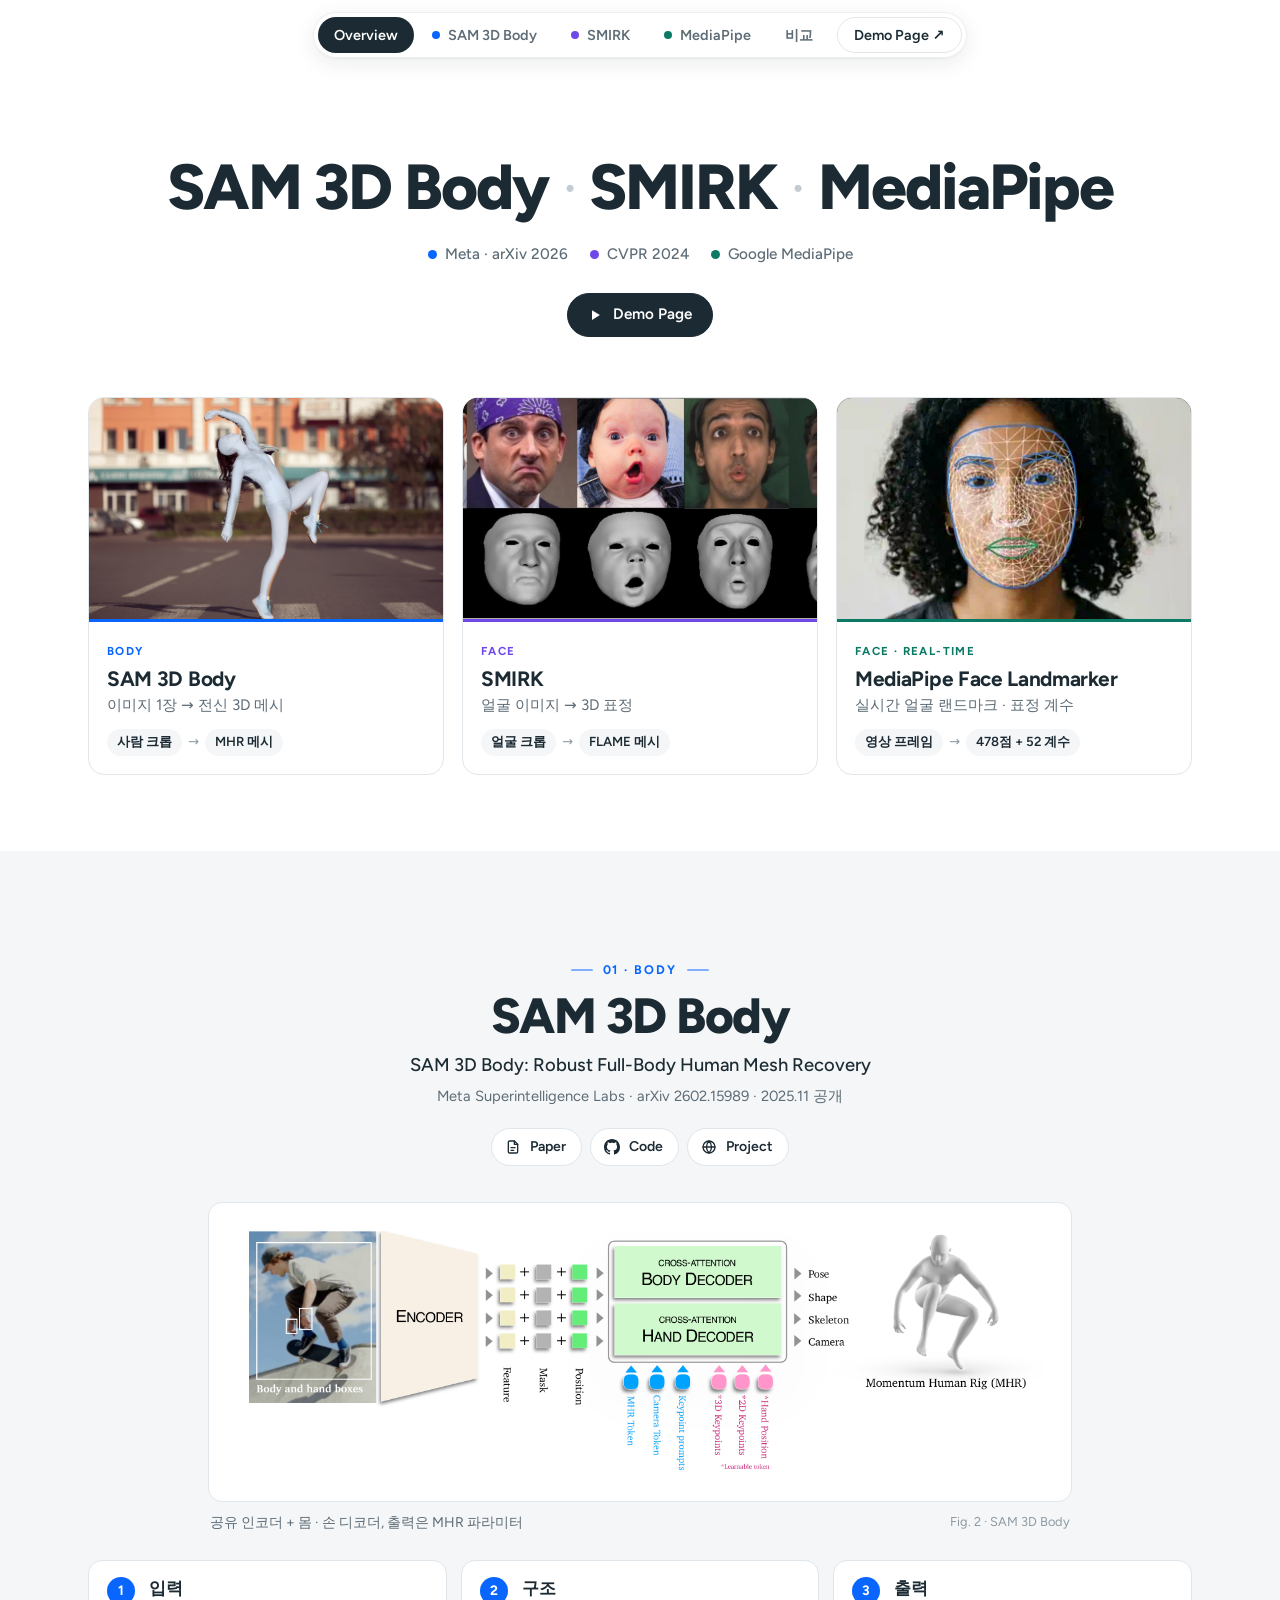
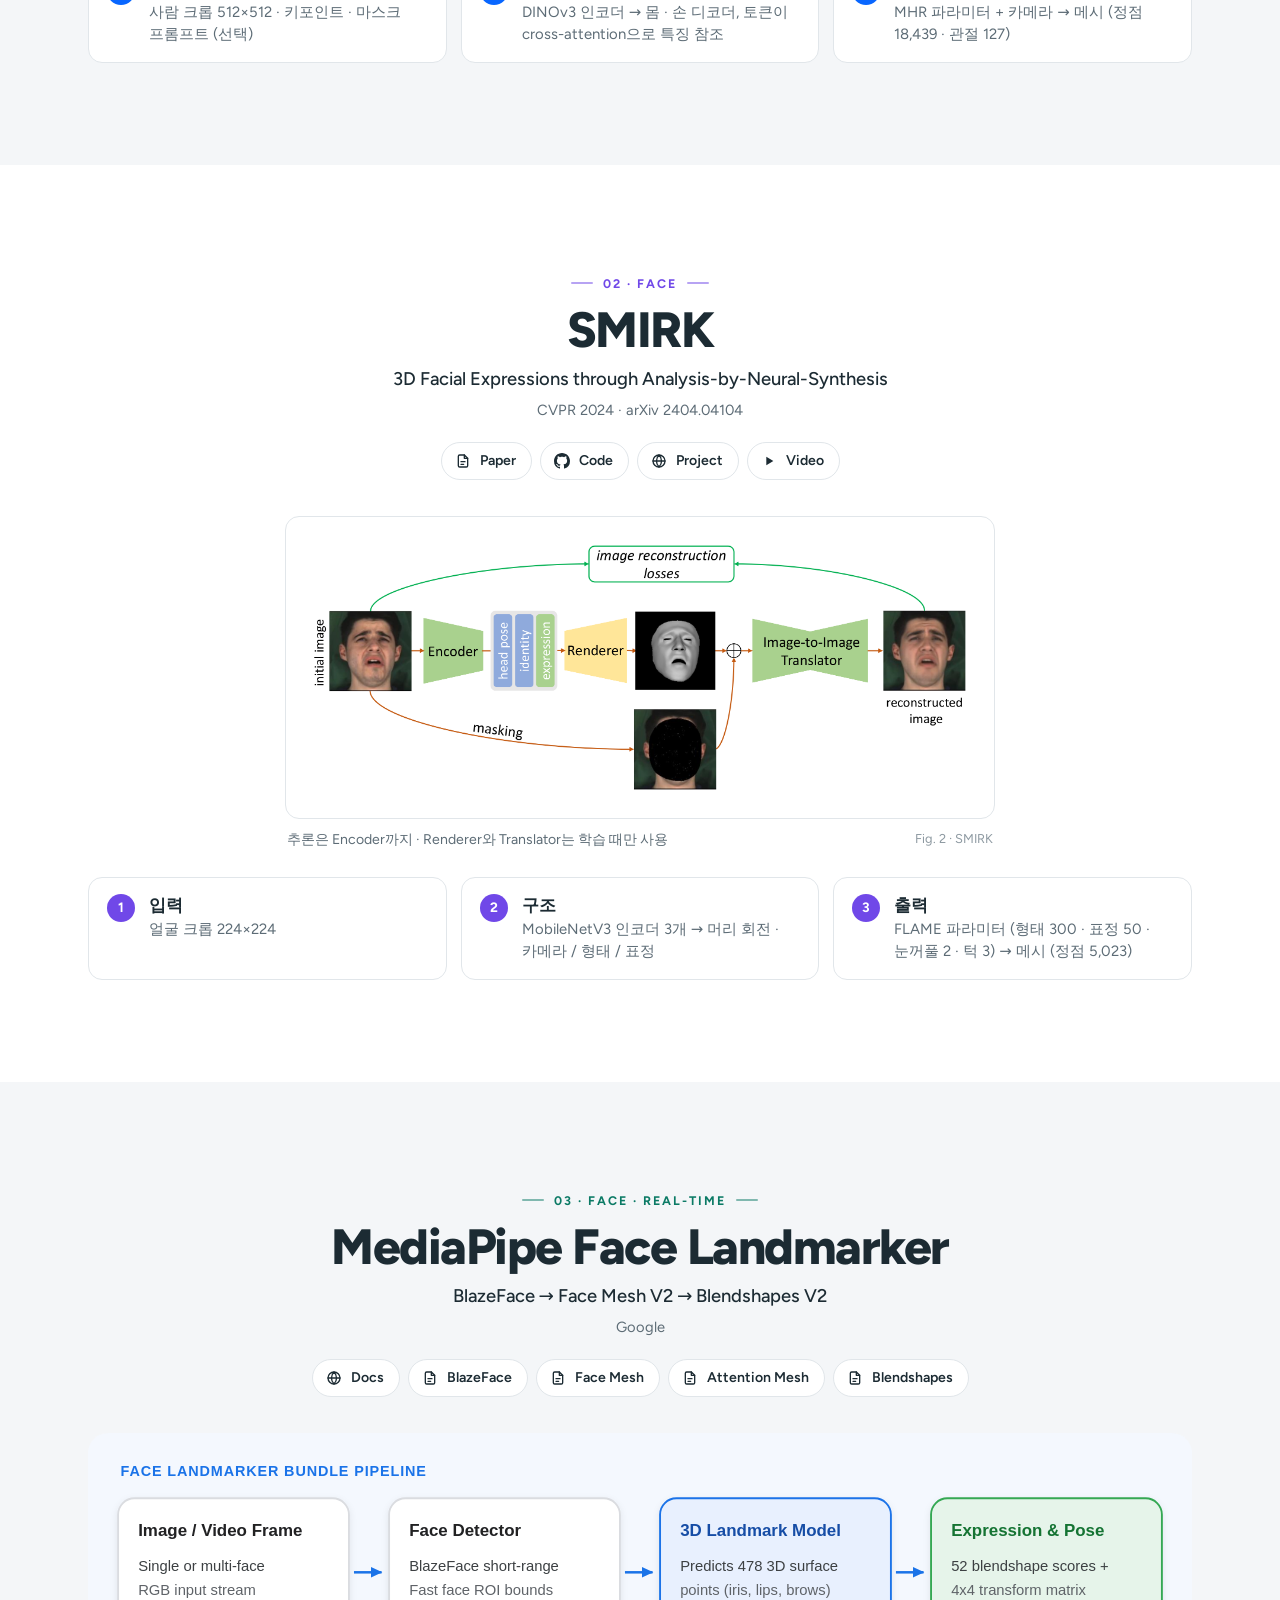
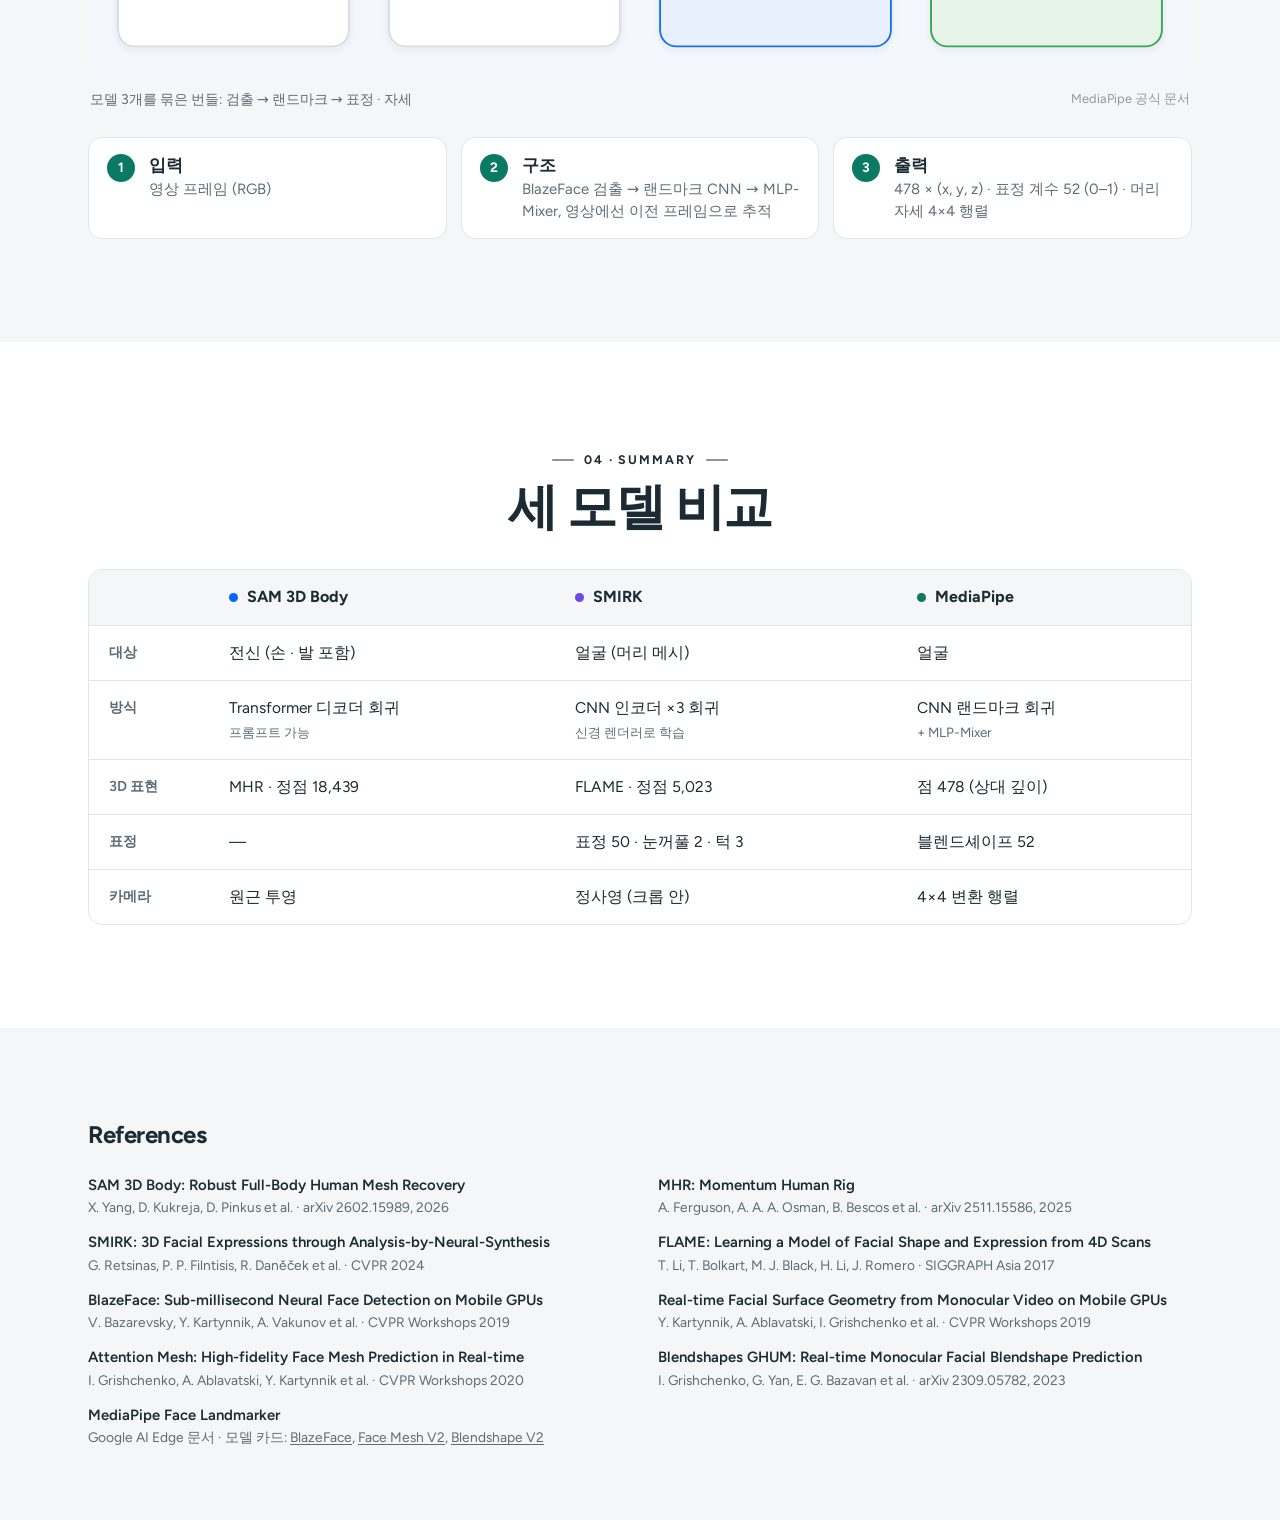
==== presentation/index.html @ 4cb770cf "Presentation page and a button to it next to Code presentation/ is a copy of the local 발표페이지 folder;" ====
<!doctype html>
<html lang="ko">
<head>
  <meta charset="utf-8">
  <meta name="viewport" content="width=device-width, initial-scale=1">
  <title>SAM 3D Body · SMIRK · MediaPipe</title>
  <link rel="icon" href="data:image/svg+xml,%3Csvg xmlns='http://www.w3.org/2000/svg' viewBox='0 0 32 32'%3E%3Crect width='32' height='32' rx='8' fill='%231c2b33'/%3E%3Ccircle cx='9' cy='16' r='3.4' fill='%235b9bff'/%3E%3Ccircle cx='16' cy='16' r='3.4' fill='%23a58bff'/%3E%3Ccircle cx='23' cy='16' r='3.4' fill='%2338c9a5'/%3E%3C/svg%3E">
  <link rel="stylesheet" href="static/css/style.css">
</head>
<body>
  <svg class="sprite" aria-hidden="true">
    <symbol id="i-paper" viewBox="0 0 24 24"><g fill="none" stroke="currentColor" stroke-width="2" stroke-linecap="round" stroke-linejoin="round"><path d="M14 3H7a2 2 0 0 0-2 2v14a2 2 0 0 0 2 2h10a2 2 0 0 0 2-2V8z"/><path d="M14 3v5h5M9 13h6M9 17h4"/></g></symbol>
    <symbol id="i-web" viewBox="0 0 24 24"><g fill="none" stroke="currentColor" stroke-width="2" stroke-linecap="round" stroke-linejoin="round"><circle cx="12" cy="12" r="9"/><path d="M3 12h18M12 3c2.6 2.6 3.8 5.6 3.8 9s-1.2 6.4-3.8 9M12 3C9.4 5.6 8.2 8.6 8.2 12s1.2 6.4 3.8 9"/></g></symbol>
    <symbol id="i-play" viewBox="0 0 24 24"><path fill="currentColor" d="M8 5.5v13l10.5-6.5z"/></symbol>
    <symbol id="i-code" viewBox="0 0 16 16"><path fill="currentColor" d="M8 0c4.42 0 8 3.58 8 8a8.013 8.013 0 0 1-5.45 7.59c-.4.08-.55-.17-.55-.38 0-.27.01-1.13.01-2.2 0-.75-.25-1.23-.54-1.48 1.78-.2 3.65-.88 3.65-3.95 0-.88-.31-1.59-.82-2.15.08-.2.36-1.02-.08-2.12 0 0-.67-.22-2.2.82-.64-.18-1.32-.27-2-.27-.68 0-1.36.09-2 .27-1.53-1.03-2.2-.82-2.2-.82-.44 1.1-.16 1.92-.08 2.12-.51.56-.82 1.28-.82 2.15 0 3.06 1.86 3.75 3.64 3.95-.23.2-.44.55-.51 1.07-.46.21-1.61.55-2.33-.66-.15-.24-.6-.83-1.23-.82-.67.01-.27.38.01.53.34.19.73.9.82 1.13.16.45.68 1.31 2.69.94 0 .67.01 1.3.01 1.49 0 .21-.15.45-.55.38A7.995 7.995 0 0 1 0 8c0-4.42 3.58-8 8-8Z"/></symbol>
  </svg>

  <!-- Sticky section links. Keys: ← → (or PageUp/PageDown) next block, 1–4 sections, 0 top, click a figure to zoom -->
  <nav class="topnav" aria-label="Sections">
    <div class="topnav-inner">
      <a href="#top" data-nav="top">Overview</a>
      <a href="#sam3db" data-nav="sam3db" style="--c: var(--body)"><i></i>SAM 3D Body</a>
      <a href="#smirk" data-nav="smirk" style="--c: var(--smirk)"><i></i>SMIRK</a>
      <a href="#mediapipe" data-nav="mediapipe" style="--c: var(--mp)"><i></i>MediaPipe</a>
      <a href="#compare" data-nav="compare">비교</a>
      <a class="topnav-demo" href="../index.html" target="_blank" rel="noopener">Demo Page ↗</a>
    </div>
  </nav>

  <!-- ============================================================ HERO -->
  <header class="hero step" id="top">
    <div class="container">
      <h1 class="title">SAM 3D Body <span>·</span> SMIRK <span>·</span> MediaPipe</h1>
      <p class="venues">
        <span style="--c: var(--body)"><i></i>Meta · arXiv 2026</span>
        <span style="--c: var(--smirk)"><i></i>CVPR 2024</span>
        <span style="--c: var(--mp)"><i></i>Google MediaPipe</span>
      </p>
      <div class="links">
        <a class="pill" href="../index.html" target="_blank" rel="noopener">
          <svg aria-hidden="true"><use href="#i-play"/></svg>
          <span>Demo Page</span>
        </a>
      </div>

      <div class="cards step">
        <a class="card" href="#sam3db" style="--accent: var(--body)">
          <div class="card-media"><img src="assets/sam3db/teaser_thumb.jpg" alt="SAM 3D Body 결과 예시"></div>
          <div class="card-body">
            <span class="card-tag">Body</span>
            <h2>SAM 3D Body</h2>
            <p>이미지 1장 → 전신 3D 메시</p>
            <div class="io"><span>사람 크롭</span><b>→</b><span>MHR 메시</span></div>
          </div>
        </a>
        <a class="card" href="#smirk" style="--accent: var(--smirk)">
          <div class="card-media"><img src="assets/smirk/teaser.jpg" alt="SMIRK 결과 예시" style="object-position: 84% 50%"></div>
          <div class="card-body">
            <span class="card-tag">Face</span>
            <h2>SMIRK</h2>
            <p>얼굴 이미지 → 3D 표정</p>
            <div class="io"><span>얼굴 크롭</span><b>→</b><span>FLAME 메시</span></div>
          </div>
        </a>
        <a class="card" href="#mediapipe" style="--accent: var(--mp)">
          <div class="card-media"><img src="assets/mediapipe/demo_loop.webp" alt="MediaPipe Face Landmarker 결과 예시"></div>
          <div class="card-body">
            <span class="card-tag">Face · Real-time</span>
            <h2>MediaPipe Face Landmarker</h2>
            <p>실시간 얼굴 랜드마크 · 표정 계수</p>
            <div class="io"><span>영상 프레임</span><b>→</b><span>478점 + 52 계수</span></div>
          </div>
        </a>
      </div>
    </div>
  </header>

  <main>
    <!-- ========================================================== 01 SAM 3D Body -->
    <section class="algo band" id="sam3db" style="--accent: var(--body); --accent-soft: var(--body-soft)">
      <div class="container">
        <div class="step">
          <header class="algo-head">
            <p class="eyebrow">01 · Body</p>
            <h2>SAM 3D Body</h2>
            <p class="paper">SAM 3D Body: Robust Full-Body Human Mesh Recovery</p>
            <p class="meta">Meta Superintelligence Labs · arXiv 2602.15989 · 2025.11 공개</p>
            <div class="links small">
              <a class="pill line" href="https://arxiv.org/abs/2602.15989" target="_blank" rel="noopener"><svg aria-hidden="true"><use href="#i-paper"/></svg><span>Paper</span></a>
              <a class="pill line" href="https://github.com/facebookresearch/sam-3d-body" target="_blank" rel="noopener"><svg aria-hidden="true"><use href="#i-code"/></svg><span>Code</span></a>
              <a class="pill line" href="https://ai.meta.com/sam3d/" target="_blank" rel="noopener"><svg aria-hidden="true"><use href="#i-web"/></svg><span>Project</span></a>
            </div>
          </header>
          <figure class="fig fit" style="--ar: 2.98; --reserve: 610px">
            <div class="frame pad"><img src="assets/sam3db/architecture.png" alt="SAM 3D Body 모델 구조: Encoder, Body/Hand Decoder, 토큰, MHR 출력"></div>
            <figcaption><span>공유 인코더 + 몸 · 손 디코더, 출력은 MHR 파라미터</span><span class="src">Fig. 2 · SAM 3D Body</span></figcaption>
          </figure>
          <ol class="ideas">
            <li><b>입력</b><span>사람 크롭 512×512 · 키포인트 · 마스크 프롬프트 (선택)</span></li>
            <li><b>구조</b><span>DINOv3 인코더 → 몸 · 손 디코더, 토큰이 cross-attention으로 특징 참조</span></li>
            <li><b>출력</b><span>MHR 파라미터 + 카메라 → 메시 (정점 18,439 · 관절 127)</span></li>
          </ol>
        </div>
      </div>
    </section>

    <!-- ========================================================== 02 SMIRK -->
    <section class="algo" id="smirk" style="--accent: var(--smirk); --accent-soft: var(--smirk-soft)">
      <div class="container">
        <div class="step">
          <header class="algo-head">
            <p class="eyebrow">02 · Face</p>
            <h2>SMIRK</h2>
            <p class="paper">3D Facial Expressions through Analysis-by-Neural-Synthesis</p>
            <p class="meta">CVPR 2024 · arXiv 2404.04104</p>
            <div class="links small">
              <a class="pill line" href="https://arxiv.org/abs/2404.04104" target="_blank" rel="noopener"><svg aria-hidden="true"><use href="#i-paper"/></svg><span>Paper</span></a>
              <a class="pill line" href="https://github.com/georgeretsi/smirk" target="_blank" rel="noopener"><svg aria-hidden="true"><use href="#i-code"/></svg><span>Code</span></a>
              <a class="pill line" href="https://georgeretsi.github.io/smirk/" target="_blank" rel="noopener"><svg aria-hidden="true"><use href="#i-web"/></svg><span>Project</span></a>
              <a class="pill line" href="https://www.youtube.com/watch?v=8ZVgr41wxbk" target="_blank" rel="noopener"><svg aria-hidden="true"><use href="#i-play"/></svg><span>Video</span></a>
            </div>
          </header>
          <figure class="fig fit" style="--ar: 2.45; --reserve: 610px">
            <div class="frame pad"><img src="assets/smirk/reconstruction.png" alt="SMIRK 구조: Encoder, Renderer, masking, Image-to-Image Translator"></div>
            <figcaption><span>추론은 Encoder까지 · Renderer와 Translator는 학습 때만 사용</span><span class="src">Fig. 2 · SMIRK</span></figcaption>
          </figure>
          <ol class="ideas">
            <li><b>입력</b><span>얼굴 크롭 224×224</span></li>
            <li><b>구조</b><span>MobileNetV3 인코더 3개 → 머리 회전 · 카메라 / 형태 / 표정</span></li>
            <li><b>출력</b><span>FLAME 파라미터 (형태 300 · 표정 50 · 눈꺼풀 2 · 턱 3) → 메시 (정점 5,023)</span></li>
          </ol>
        </div>
      </div>
    </section>

    <!-- ========================================================== 03 MediaPipe -->
    <section class="algo band" id="mediapipe" style="--accent: var(--mp); --accent-soft: var(--mp-soft)">
      <div class="container">
        <div class="step">
          <header class="algo-head">
            <p class="eyebrow">03 · Face · Real-time</p>
            <h2>MediaPipe Face Landmarker</h2>
            <p class="paper">BlazeFace → Face Mesh V2 → Blendshapes V2</p>
            <p class="meta">Google</p>
            <div class="links small">
              <a class="pill line" href="https://ai.google.dev/edge/mediapipe/solutions/vision/face_landmarker" target="_blank" rel="noopener"><svg aria-hidden="true"><use href="#i-web"/></svg><span>Docs</span></a>
              <a class="pill line" href="https://arxiv.org/abs/1907.05047" target="_blank" rel="noopener"><svg aria-hidden="true"><use href="#i-paper"/></svg><span>BlazeFace</span></a>
              <a class="pill line" href="https://arxiv.org/abs/1907.06724" target="_blank" rel="noopener"><svg aria-hidden="true"><use href="#i-paper"/></svg><span>Face Mesh</span></a>
              <a class="pill line" href="https://arxiv.org/abs/2006.10962" target="_blank" rel="noopener"><svg aria-hidden="true"><use href="#i-paper"/></svg><span>Attention Mesh</span></a>
              <a class="pill line" href="https://arxiv.org/abs/2309.05782" target="_blank" rel="noopener"><svg aria-hidden="true"><use href="#i-paper"/></svg><span>Blendshapes</span></a>
            </div>
          </header>
          <figure class="fig fit" style="--ar: 4.49; --reserve: 610px">
            <div class="frame bare"><img src="assets/mediapipe/pipeline.svg" alt="Face Landmarker 번들 파이프라인: 이미지, Face Detector, 3D Landmark Model, Expression and Pose"></div>
            <figcaption><span>모델 3개를 묶은 번들: 검출 → 랜드마크 → 표정 · 자세</span><span class="src">MediaPipe 공식 문서</span></figcaption>
          </figure>
          <ol class="ideas">
            <li><b>입력</b><span>영상 프레임 (RGB)</span></li>
            <li><b>구조</b><span>BlazeFace 검출 → 랜드마크 CNN → MLP-Mixer, 영상에선 이전 프레임으로 추적</span></li>
            <li><b>출력</b><span>478 × (x, y, z) · 표정 계수 52 (0–1) · 머리 자세 4×4 행렬</span></li>
          </ol>
        </div>
      </div>
    </section>

    <!-- ========================================================== 04 Compare -->
    <section class="algo" id="compare" style="--accent: var(--ink); --accent-soft: var(--bg-alt)">
      <div class="container step">
        <header class="algo-head">
          <p class="eyebrow">04 · Summary</p>
          <h2>세 모델 비교</h2>
        </header>
        <div class="table-wrap">
          <table>
            <thead>
              <tr>
                <th scope="col"></th>
                <th scope="col" style="--c: var(--body)"><i></i>SAM 3D Body</th>
                <th scope="col" style="--c: var(--smirk)"><i></i>SMIRK</th>
                <th scope="col" style="--c: var(--mp)"><i></i>MediaPipe</th>
              </tr>
            </thead>
            <tbody>
              <tr><th scope="row">대상</th><td>전신 (손 · 발 포함)</td><td>얼굴 (머리 메시)</td><td>얼굴</td></tr>
              <tr><th scope="row">방식</th><td>Transformer 디코더 회귀<br><small>프롬프트 가능</small></td><td>CNN 인코더 ×3 회귀<br><small>신경 렌더러로 학습</small></td><td>CNN 랜드마크 회귀<br><small>+ MLP-Mixer</small></td></tr>
              <tr><th scope="row">3D 표현</th><td>MHR · 정점 18,439</td><td>FLAME · 정점 5,023</td><td>점 478 (상대 깊이)</td></tr>
              <tr><th scope="row">표정</th><td>—</td><td>표정 50 · 눈꺼풀 2 · 턱 3</td><td>블렌드셰이프 52</td></tr>
              <tr><th scope="row">카메라</th><td>원근 투영</td><td>정사영 (크롭 안)</td><td>4×4 변환 행렬</td></tr>
            </tbody>
          </table>
        </div>
      </div>
    </section>

    <!-- ========================================================== References -->
    <section class="refs band" id="refs">
      <div class="container step">
        <h2>References</h2>
        <ol>
          <li><a href="https://arxiv.org/abs/2602.15989" target="_blank" rel="noopener">SAM 3D Body: Robust Full-Body Human Mesh Recovery</a><span>X. Yang, D. Kukreja, D. Pinkus et al. · arXiv 2602.15989, 2026</span></li>
          <li><a href="https://arxiv.org/abs/2511.15586" target="_blank" rel="noopener">MHR: Momentum Human Rig</a><span>A. Ferguson, A. A. A. Osman, B. Bescos et al. · arXiv 2511.15586, 2025</span></li>
          <li><a href="https://arxiv.org/abs/2404.04104" target="_blank" rel="noopener">SMIRK: 3D Facial Expressions through Analysis-by-Neural-Synthesis</a><span>G. Retsinas, P. P. Filntisis, R. Daněček et al. · CVPR 2024</span></li>
          <li><a href="https://flame.is.tue.mpg.de/" target="_blank" rel="noopener">FLAME: Learning a Model of Facial Shape and Expression from 4D Scans</a><span>T. Li, T. Bolkart, M. J. Black, H. Li, J. Romero · SIGGRAPH Asia 2017</span></li>
          <li><a href="https://arxiv.org/abs/1907.05047" target="_blank" rel="noopener">BlazeFace: Sub-millisecond Neural Face Detection on Mobile GPUs</a><span>V. Bazarevsky, Y. Kartynnik, A. Vakunov et al. · CVPR Workshops 2019</span></li>
          <li><a href="https://arxiv.org/abs/1907.06724" target="_blank" rel="noopener">Real-time Facial Surface Geometry from Monocular Video on Mobile GPUs</a><span>Y. Kartynnik, A. Ablavatski, I. Grishchenko et al. · CVPR Workshops 2019</span></li>
          <li><a href="https://arxiv.org/abs/2006.10962" target="_blank" rel="noopener">Attention Mesh: High-fidelity Face Mesh Prediction in Real-time</a><span>I. Grishchenko, A. Ablavatski, Y. Kartynnik et al. · CVPR Workshops 2020</span></li>
          <li><a href="https://arxiv.org/abs/2309.05782" target="_blank" rel="noopener">Blendshapes GHUM: Real-time Monocular Facial Blendshape Prediction</a><span>I. Grishchenko, G. Yan, E. G. Bazavan et al. · arXiv 2309.05782, 2023</span></li>
          <li><a href="https://ai.google.dev/edge/mediapipe/solutions/vision/face_landmarker" target="_blank" rel="noopener">MediaPipe Face Landmarker</a><span>Google AI Edge 문서 · 모델 카드:
            <a href="https://storage.googleapis.com/mediapipe-assets/MediaPipe%20BlazeFace%20Model%20Card%20(Short%20Range).pdf" target="_blank" rel="noopener">BlazeFace</a>,
            <a href="https://storage.googleapis.com/mediapipe-assets/Model%20Card%20MediaPipe%20Face%20Mesh%20V2.pdf" target="_blank" rel="noopener">Face Mesh V2</a>,
            <a href="https://storage.googleapis.com/mediapipe-assets/Model%20Card%20Blendshape%20V2.pdf" target="_blank" rel="noopener">Blendshape V2</a></span></li>
        </ol>
      </div>
    </section>
  </main>

  <!-- zoomed figure -->
  <div class="lightbox" id="lightbox" hidden>
    <img alt="">
    <p class="lightbox-cap"></p>
  </div>

  <script src="static/js/main.js"></script>
</body>
</html>
---- presentation/static/css/style.css ----
/* Algorithm presentation page: same look as ../project_page (Figtree, ink pills, white / light grey bands) */

/* Figtree (SIL OFL, Google Fonts) bundled so the page also works offline; Hangul falls back to Noto Sans KR */
@font-face {
  font-family: "Figtree";
  font-style: normal;
  font-weight: 300 900;
  font-display: swap;
  src: url(../fonts/figtree-latin-ext.woff2) format("woff2");
  unicode-range: U+0100-02BA, U+02BD-02C5, U+02C7-02CC, U+02CE-02D7, U+02DD-02FF, U+0304, U+0308, U+0329, U+1D00-1DBF,
                 U+1E00-1E9F, U+1EF2-1EFF, U+2020, U+20A0-20AB, U+20AD-20C4, U+2113, U+2C60-2C7F, U+A720-A7FF;
}
@font-face {
  font-family: "Figtree";
  font-style: normal;
  font-weight: 300 900;
  font-display: swap;
  src: url(../fonts/figtree-latin.woff2) format("woff2");
  unicode-range: U+0000-00FF, U+0131, U+0152-0153, U+02BB-02BC, U+02C6, U+02DA, U+02DC, U+0304, U+0308, U+0329,
                 U+2000-206F, U+20AC, U+2122, U+2191, U+2193, U+2212, U+2215, U+FEFF, U+FFFD;
}

:root {
  --bg: #ffffff;
  --bg-alt: #f4f6f8;
  --text: #1c2b33;
  --muted: #5d6c76;
  --faint: #8d99a1;
  --line: #e1e6ea;
  --ink: #1c2b33;
  --body: #0866ff;            /* SAM 3D Body */
  --body-soft: #e8f0ff;
  --smirk: #7048e8;           /* SMIRK */
  --smirk-soft: #efebfd;
  --mp: #0b7a65;              /* MediaPipe */
  --mp-soft: #e3f3ef;
  --radius: 14px;
  --nav-h: 64px;
  --max: 1160px;
  color-scheme: light;
}

*, *::before, *::after { box-sizing: border-box; }
[hidden] { display: none !important; }
html { scroll-behavior: smooth; -webkit-text-size-adjust: 100%; }
body {
  margin: 0;
  background: var(--bg);
  color: var(--text);
  font: 400 16px/1.55 "Figtree", "Pretendard", "Noto Sans KR", "Noto Sans CJK KR", "Apple SD Gothic Neo", system-ui,
        -apple-system, "Segoe UI", Roboto, sans-serif;
  -webkit-font-smoothing: antialiased;
  -moz-osx-font-smoothing: grayscale;
  word-break: keep-all;
}
a { color: inherit; }
:focus-visible { outline: 2px solid var(--body); outline-offset: 3px; }
.sprite { position: absolute; width: 0; height: 0; overflow: hidden; }
.container { width: 100%; max-width: var(--max); margin: 0 auto; padding: 0 28px; }
.step { scroll-margin-top: calc(var(--nav-h) + 8px); }

/* ---- sticky section links -------------------------------------------------------------------- */
.topnav {
  position: sticky;
  top: 0;
  z-index: 50;
  display: flex;
  justify-content: center;
  height: var(--nav-h);
  margin-bottom: calc(-1 * var(--nav-h));  /* floats over the hero instead of pushing it down */
  padding: 12px 16px 0;
  pointer-events: none;
}
.topnav-inner {
  display: flex;
  gap: 2px;
  max-width: 100%;
  height: 46px;
  padding: 4px;
  overflow-x: auto;
  scrollbar-width: none;
  border: 1px solid rgba(28, 43, 51, .08);
  border-radius: 999px;
  background: rgba(255, 255, 255, .9);
  box-shadow: 0 6px 22px rgba(16, 24, 32, .08), 0 1px 2px rgba(16, 24, 32, .05);
  -webkit-backdrop-filter: blur(10px);
  backdrop-filter: blur(10px);
  pointer-events: auto;
}
.topnav-inner::-webkit-scrollbar { display: none; }
.topnav a {
  display: inline-flex;
  flex: none;
  align-items: center;
  gap: 8px;
  padding: 0 16px;
  border-radius: 999px;
  color: var(--muted);
  font-size: .9rem;
  font-weight: 600;
  white-space: nowrap;
  text-decoration: none;
  transition: background-color .15s ease, color .15s ease;
}
.topnav a i { width: 8px; height: 8px; border-radius: 50%; background: var(--c); }
.topnav a:hover { color: var(--text); background: var(--bg-alt); }
.topnav a.is-active { background: var(--ink); color: #fff; }
.topnav a.is-active i { box-shadow: 0 0 0 2px rgba(255, 255, 255, .9); }
.topnav .topnav-demo { margin-left: 6px; border: 1px solid var(--line); color: var(--text); }

/* ---- hero + overview cards ------------------------------------------------------------------- */
.hero { padding: calc(var(--nav-h) + clamp(44px, 7vw, 96px)) 0 clamp(48px, 6vw, 80px); text-align: center; }
.title {
  margin: 0 auto;
  max-width: 1000px;
  font-size: clamp(2.2rem, 1.1rem + 3.6vw, 4rem);
  font-weight: 800;
  line-height: 1.06;
  letter-spacing: -0.03em;
  text-wrap: balance;
}
.title span { color: #c3ccd2; font-weight: 400; }
.venues { display: flex; flex-wrap: wrap; justify-content: center; gap: 6px 22px; margin: 22px 0 0; color: var(--muted); font-size: .95rem; font-weight: 500; }
.venues span { display: inline-flex; align-items: center; gap: 8px; }
.venues i { width: 9px; height: 9px; border-radius: 50%; background: var(--c); }

.links { display: flex; flex-wrap: wrap; justify-content: center; gap: 10px; margin-top: 26px; }
.pill {
  display: inline-flex;
  align-items: center;
  gap: 9px;
  height: 44px;
  padding: 0 20px 0 18px;
  border: 1px solid var(--ink);
  border-radius: 999px;
  background: var(--ink);
  color: #fff;
  font-size: .95rem;
  font-weight: 600;
  text-decoration: none;
  transition: background-color .15s ease, border-color .15s ease, transform .15s ease;
}
.pill:hover { background: #2e414c; border-color: #2e414c; transform: translateY(-1px); }
.pill svg { flex: none; width: 18px; height: 18px; }
.pill.line { border-color: var(--line); background: var(--bg); color: var(--text); }
.pill.line:hover { border-color: #c3ccd2; background: var(--bg); }
.links.small { gap: 8px; margin-top: 20px; }
.links.small .pill { height: 38px; padding: 0 15px 0 13px; font-size: .88rem; }
.links.small .pill svg { width: 16px; height: 16px; }

.cards { display: grid; grid-template-columns: repeat(3, minmax(0, 1fr)); gap: 18px; margin-top: clamp(40px, 5vw, 60px); text-align: left; }
.card {
  display: flex;
  flex-direction: column;
  overflow: hidden;
  border: 1px solid var(--line);
  border-radius: 16px;
  background: var(--bg);
  color: inherit;
  text-decoration: none;
  transition: transform .18s ease, box-shadow .18s ease;
}
.card:hover { transform: translateY(-3px); box-shadow: 0 14px 34px rgba(16, 24, 32, .1); }
.card-media { aspect-ratio: 16 / 10; overflow: hidden; background: #0e1215; }
.card-media img { display: block; width: 100%; height: 100%; object-fit: cover; }
.card-body { flex: 1; padding: 16px 18px 18px; border-top: 3px solid var(--accent); }
.card-tag { color: var(--accent); font-size: .72rem; font-weight: 700; letter-spacing: .12em; text-transform: uppercase; }
.card h2 { margin: 4px 0 2px; font-size: 1.3rem; font-weight: 700; line-height: 1.2; letter-spacing: -0.015em; }
.card p { margin: 0; color: var(--muted); font-size: .95rem; }
.io { display: flex; flex-wrap: wrap; align-items: center; gap: 6px; margin-top: 12px; font-size: .82rem; }
.io span { padding: 3px 10px; border-radius: 999px; background: var(--bg-alt); font-weight: 600; }
.io b { color: var(--faint); font-weight: 400; }

/* ---- algorithm sections ---------------------------------------------------------------------- */
.algo { padding: clamp(64px, 8vw, 104px) 0; }
.band { background: var(--bg-alt); }
.algo-head { margin-bottom: clamp(24px, 3vw, 36px); text-align: center; }
.eyebrow {
  display: inline-flex;
  align-items: center;
  gap: 10px;
  margin: 0;
  color: var(--accent);
  font-size: .78rem;
  font-weight: 700;
  letter-spacing: .16em;
  text-transform: uppercase;
}
.eyebrow::before, .eyebrow::after { content: ""; width: 22px; height: 2px; border-radius: 2px; background: var(--accent); opacity: .5; }
.algo-head h2 {
  margin: 10px 0 8px;
  font-size: clamp(2rem, 1.25rem + 2.4vw, 3.1rem);
  font-weight: 800;
  line-height: 1.08;
  letter-spacing: -0.03em;
}
.paper { margin: 0; font-size: clamp(1rem, .95rem + .3vw, 1.15rem); font-weight: 500; }
.meta { margin: 6px 0 0; color: var(--muted); font-size: .92rem; }

/* figures: white "paper" frame; .pad for diagrams, .dark for figures on black, .bare for the SVG card */
.fig { margin: 0; }
.frame { position: relative; overflow: hidden; border: 1px solid var(--line); border-radius: var(--radius); background: #fff; }
.frame.pad { padding: clamp(12px, 2.2vw, 28px); }
.frame.dark { border-color: #0e1215; background: #0e1215; }
.frame.bare { border: 0; border-radius: 16px; background: transparent; }
.frame img { display: block; width: 100%; height: auto; cursor: zoom-in; }
.fig figcaption {
  display: flex;
  flex-wrap: wrap;
  justify-content: space-between;
  gap: 2px 16px;
  margin-top: 10px;
  padding: 0 2px;
  color: var(--muted);
  font-size: .88rem;
}
.fig figcaption .src { color: var(--faint); font-size: .8rem; white-space: nowrap; }
.fig.narrow { max-width: 820px; margin-left: auto; margin-right: auto; }
.fig + .fig, .notes + .fig { margin-top: 28px; }
/* big figures shrink on short screens so title + figure + notes stay on one screen (--ar: width / height) */
.fig.fit { max-width: min(100%, calc((100vh - var(--reserve, 280px)) * var(--ar))); margin-left: auto; margin-right: auto; }
.fig.narrow.fit { max-width: min(820px, 100%, calc((100vh - var(--reserve, 280px)) * var(--ar))); }

/* several figures in one row, all the same height (flex grows by aspect ratio) */
.figrow { display: flex; gap: 14px; margin-top: 18px; }
.figrow > .fig { flex: var(--ar) 1 0%; min-width: 0; margin-top: 0; }
.figrow .frame { aspect-ratio: var(--ar); }
.figrow .frame img { height: 100%; object-fit: contain; }
.fig + .figrow { margin-top: 22px; }

/* three key ideas under the teaser */
.ideas { display: grid; grid-template-columns: repeat(3, minmax(0, 1fr)); gap: 14px; margin: 26px 0 0; padding: 0; list-style: none; counter-reset: idea; }
.ideas li {
  position: relative;
  padding: 16px 18px 16px 60px;
  border: 1px solid var(--line);
  border-radius: var(--radius);
  background: var(--bg);
}
.ideas li::before {
  content: counter(idea);
  counter-increment: idea;
  position: absolute;
  top: 16px;
  left: 18px;
  display: grid;
  place-items: center;
  width: 28px;
  height: 28px;
  border-radius: 50%;
  background: var(--accent);
  color: #fff;
  font-size: .85rem;
  font-weight: 700;
}
.ideas b { display: block; font-size: 1.04rem; line-height: 1.35; }
.ideas span { display: block; margin-top: 3px; color: var(--muted); font-size: .93rem; line-height: 1.45; }

/* sub-blocks: label + title, figure, notes */
.block { margin-top: clamp(56px, 7vw, 88px); }
.block-head { display: flex; flex-wrap: wrap; align-items: center; gap: 8px 14px; margin-bottom: 18px; }
.label {
  padding: 4px 12px;
  border-radius: 999px;
  background: var(--accent-soft);
  color: var(--accent);
  font-size: .8rem;
  font-weight: 700;
  letter-spacing: .02em;
  white-space: nowrap;
}
.block-head h3 { margin: 0; font-size: clamp(1.35rem, 1.1rem + .8vw, 1.8rem); font-weight: 700; line-height: 1.2; letter-spacing: -0.02em; }

.notes { display: grid; grid-template-columns: repeat(3, minmax(0, 1fr)); gap: 10px 22px; margin: 20px 0 0; padding: 0; list-style: none; counter-reset: note; }
.notes li { position: relative; padding-left: 34px; font-size: .97rem; line-height: 1.5; }
.notes li::before {
  content: counter(note);
  counter-increment: note;
  position: absolute;
  top: .12em;
  left: 0;
  display: grid;
  place-items: center;
  width: 23px;
  height: 23px;
  border: 1.5px solid var(--accent);
  border-radius: 50%;
  color: var(--accent);
  font-size: .74rem;
  font-weight: 700;
}
ul.notes li::before { content: ""; top: .5em; left: 7px; width: 9px; height: 9px; border: 0; background: var(--accent); }
.notes b { font-weight: 700; }
.notes .k { margin-right: 8px; }
.notes.stack { grid-template-columns: 1fr; gap: 14px; margin: 0; }
.notes.stack li { font-size: 1.02rem; }

.split { display: grid; grid-template-columns: minmax(0, 1fr) minmax(0, 1fr); gap: clamp(22px, 3.5vw, 48px); align-items: center; }
.split.wide-fig { grid-template-columns: minmax(0, 1.55fr) minmax(0, 1fr); }
.split .fig.small-fig { max-width: 420px; justify-self: end; width: 100%; }

.callout {
  margin: 22px 0 0;
  padding: 12px 16px;
  border: 1px dashed var(--accent);
  border-radius: 12px;
  background: var(--accent-soft);
  font-size: .95rem;
}

.chips { display: flex; flex-wrap: wrap; align-items: center; gap: 8px; margin-top: 18px; }
.chips span { padding: 6px 13px; border: 1px solid var(--line); border-radius: 999px; background: var(--bg); font-size: .9rem; font-weight: 600; }
.chips .chips-title { border-color: transparent; background: var(--accent); color: #fff; }

.stats { display: flex; flex-wrap: wrap; gap: 12px; margin-top: 18px; }
.stat { display: flex; align-items: baseline; gap: 10px; padding: 12px 18px; border: 1px solid var(--line); border-radius: var(--radius); background: var(--bg); }
.stat b { color: var(--accent); font-size: 1.5rem; font-weight: 800; letter-spacing: -0.02em; }
.stat span { color: var(--muted); font-size: .9rem; }

/* SMIRK comparison: column labels over the 6 equal tiles, SMIRK column outlined */
.compare { padding: 14px; }
.collabels { display: grid; grid-template-columns: repeat(6, 1fr); margin-bottom: 10px; }
.collabels span { overflow: hidden; color: #aab6be; font-size: .8rem; font-weight: 600; text-align: center; text-overflow: ellipsis; white-space: nowrap; }
.collabels .hl { color: #fff; }
.compare-img { position: relative; }
.col-hl { position: absolute; top: -40px; right: -4px; bottom: -4px; width: calc(100% / 6 + 8px); border: 2px solid var(--accent); border-radius: 10px; pointer-events: none; }

/* ---- summary table --------------------------------------------------------------------------- */
.table-wrap { overflow-x: auto; border: 1px solid var(--line); border-radius: var(--radius); background: var(--bg); }
table { width: 100%; min-width: 680px; border-collapse: collapse; font-size: .97rem; }
th, td { padding: 15px 20px; border-bottom: 1px solid var(--line); text-align: left; vertical-align: top; }
tbody tr:last-child th, tbody tr:last-child td { border-bottom: 0; }
thead th { background: var(--bg-alt); font-size: 1rem; font-weight: 700; white-space: nowrap; }
thead th i { display: inline-block; width: 9px; height: 9px; margin-right: 9px; border-radius: 50%; background: var(--c); }
tbody th { width: 120px; color: var(--muted); font-size: .9rem; font-weight: 600; white-space: nowrap; }
td small { color: var(--muted); font-size: .84rem; }

/* ---- references ------------------------------------------------------------------------------ */
.refs { padding: clamp(56px, 7vw, 88px) 0 72px; }
.refs h2 { margin: 0 0 22px; font-size: 1.5rem; font-weight: 700; letter-spacing: -0.02em; }
.refs ol { display: grid; grid-template-columns: repeat(2, minmax(0, 1fr)); gap: 14px 36px; margin: 0; padding: 0; list-style: none; }
.refs li { font-size: .93rem; line-height: 1.45; }
.refs li > a { font-weight: 600; text-decoration: none; }
.refs li > a:hover { text-decoration: underline; text-underline-offset: 2px; }
.refs li span { display: block; margin-top: 2px; color: var(--muted); font-size: .86rem; }
.refs li span a { color: var(--muted); text-underline-offset: 2px; }

/* ---- zoomed figure (click the image again for 1:1 pixels) ------------------------------------ */
.lightbox {
  position: fixed;
  inset: 0;
  z-index: 100;
  display: flex;
  flex-direction: column;
  align-items: center;
  justify-content: center;
  padding: 24px;
  background: rgba(8, 11, 13, .94);
  cursor: zoom-out;
}
.lightbox img { max-width: 100%; max-height: calc(100vh - 92px); border-radius: 6px; background: #fff; object-fit: contain; cursor: zoom-in; }
.lightbox-cap { margin: 14px 0 0; color: #c3ccd2; font-size: .92rem; text-align: center; }
.lightbox.is-zoomed { display: block; overflow: auto; padding: 0; }
.lightbox.is-zoomed img { display: block; max-width: none; max-height: none; margin: 0 auto; border-radius: 0; cursor: zoom-out; }
.lightbox.is-zoomed .lightbox-cap { display: none; }

/* ---- small screens --------------------------------------------------------------------------- */
@media (max-width: 860px) {
  .cards, .ideas, .notes, .refs ol { grid-template-columns: minmax(0, 1fr); }
  .split, .split.wide-fig { grid-template-columns: minmax(0, 1fr); }
  .split .fig.small-fig { justify-self: center; }
  .topnav .topnav-demo { margin-left: 0; }
}
@media (max-width: 640px) {
  :root { --radius: 10px; }
  .container { padding: 0 16px; }
  .figrow { flex-direction: column; }
  .figrow > .fig { flex: none; }
  .collabels span { font-size: .62rem; }
}
@media (prefers-reduced-motion: reduce) {
  html { scroll-behavior: auto; }
  .pill, .card { transition: none; }
}
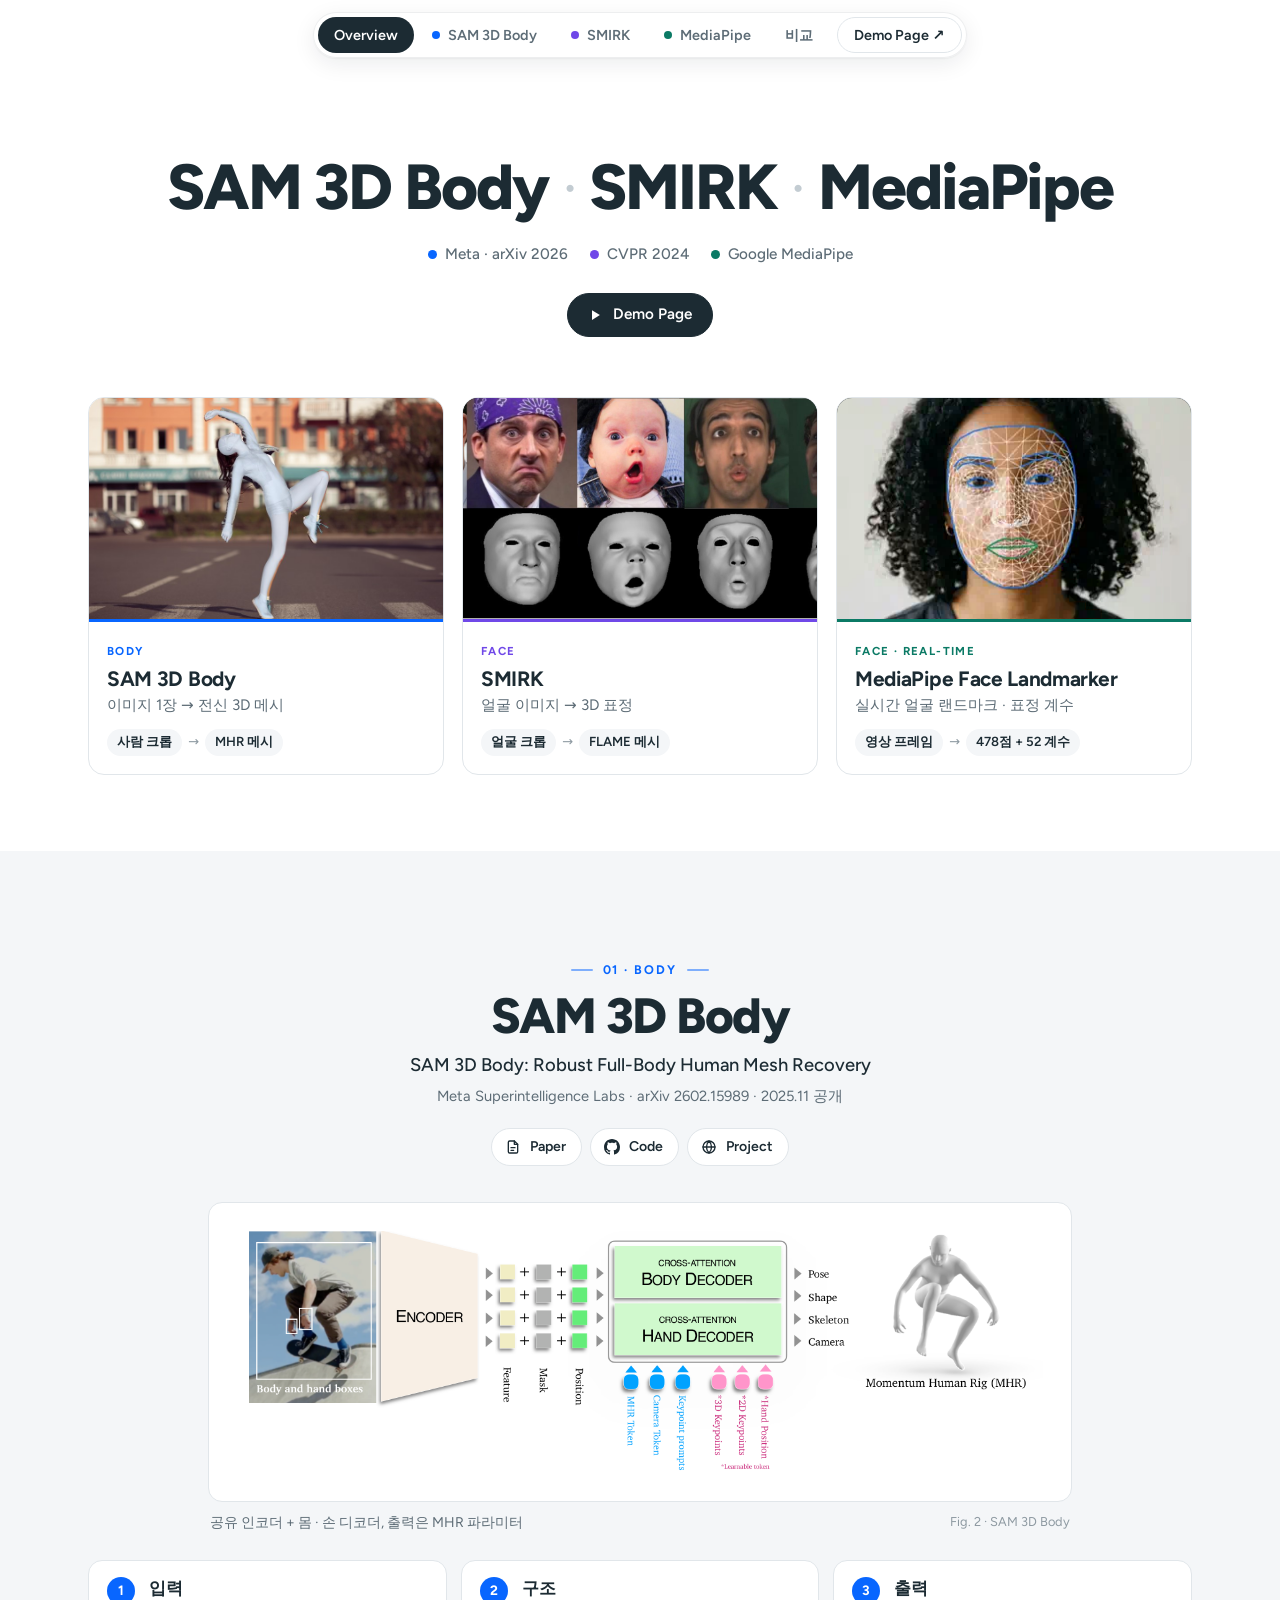
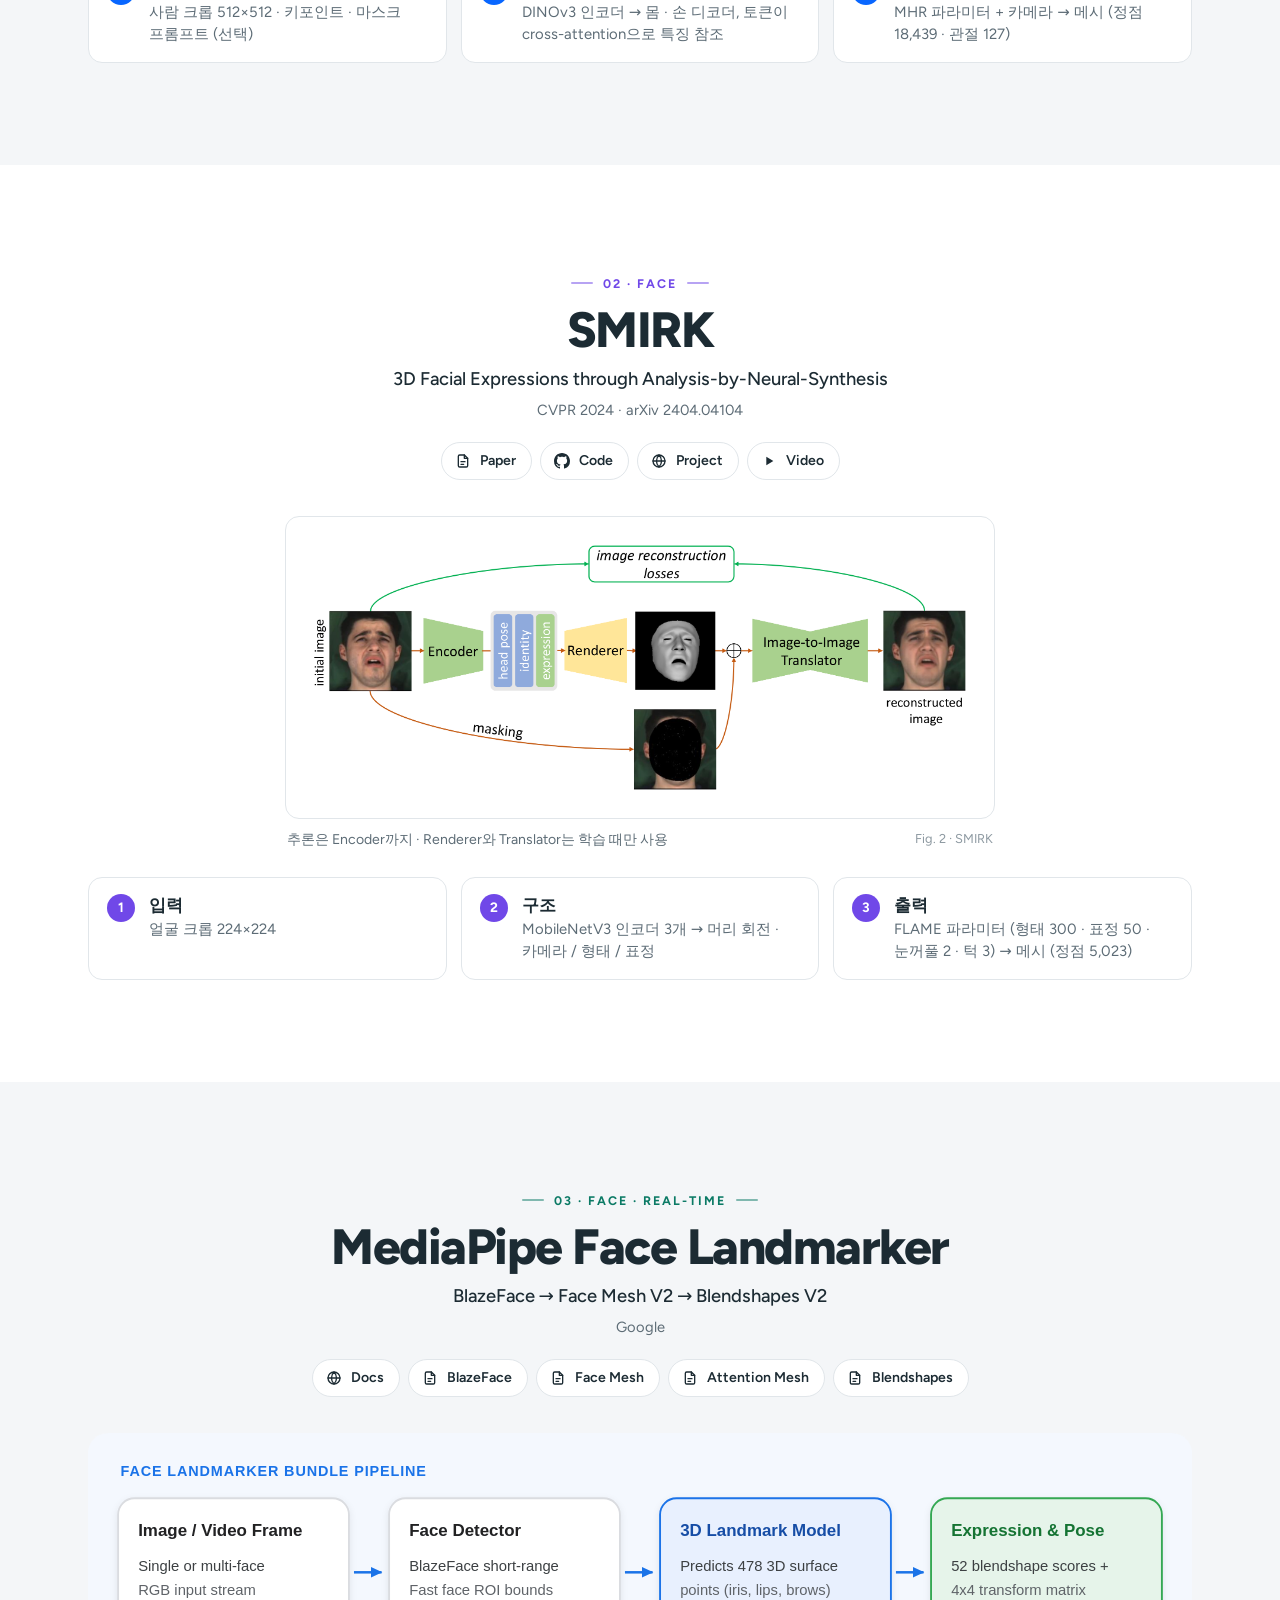
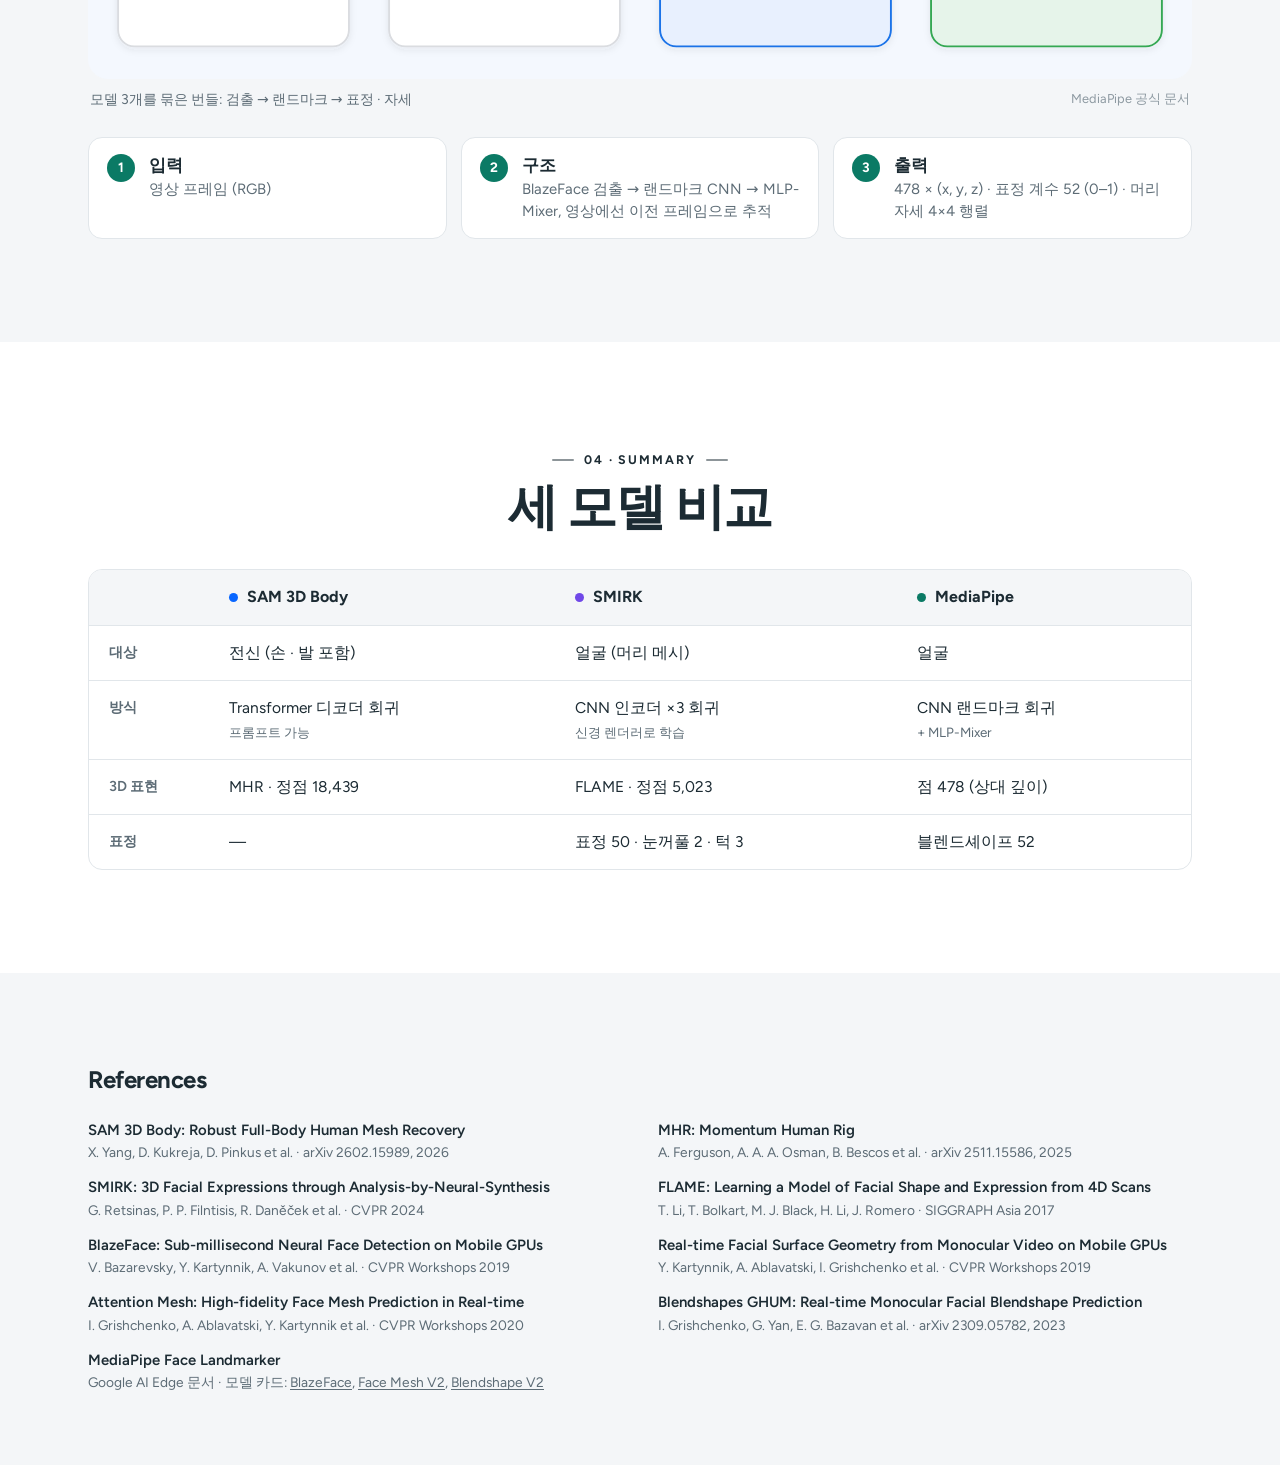
==== commit 7777e380: "Presentation page: drop the camera row from the comparison table Co-Authored-By: Claude Opus 5.5 <no" ====
--- a/presentation/index.html
+++ b/presentation/index.html
@@ -185,7 +185,6 @@
               <tr><th scope="row">방식</th><td>Transformer 디코더 회귀<br><small>프롬프트 가능</small></td><td>CNN 인코더 ×3 회귀<br><small>신경 렌더러로 학습</small></td><td>CNN 랜드마크 회귀<br><small>+ MLP-Mixer</small></td></tr>
               <tr><th scope="row">3D 표현</th><td>MHR · 정점 18,439</td><td>FLAME · 정점 5,023</td><td>점 478 (상대 깊이)</td></tr>
               <tr><th scope="row">표정</th><td>—</td><td>표정 50 · 눈꺼풀 2 · 턱 3</td><td>블렌드셰이프 52</td></tr>
-              <tr><th scope="row">카메라</th><td>원근 투영</td><td>정사영 (크롭 안)</td><td>4×4 변환 행렬</td></tr>
             </tbody>
           </table>
         </div>
